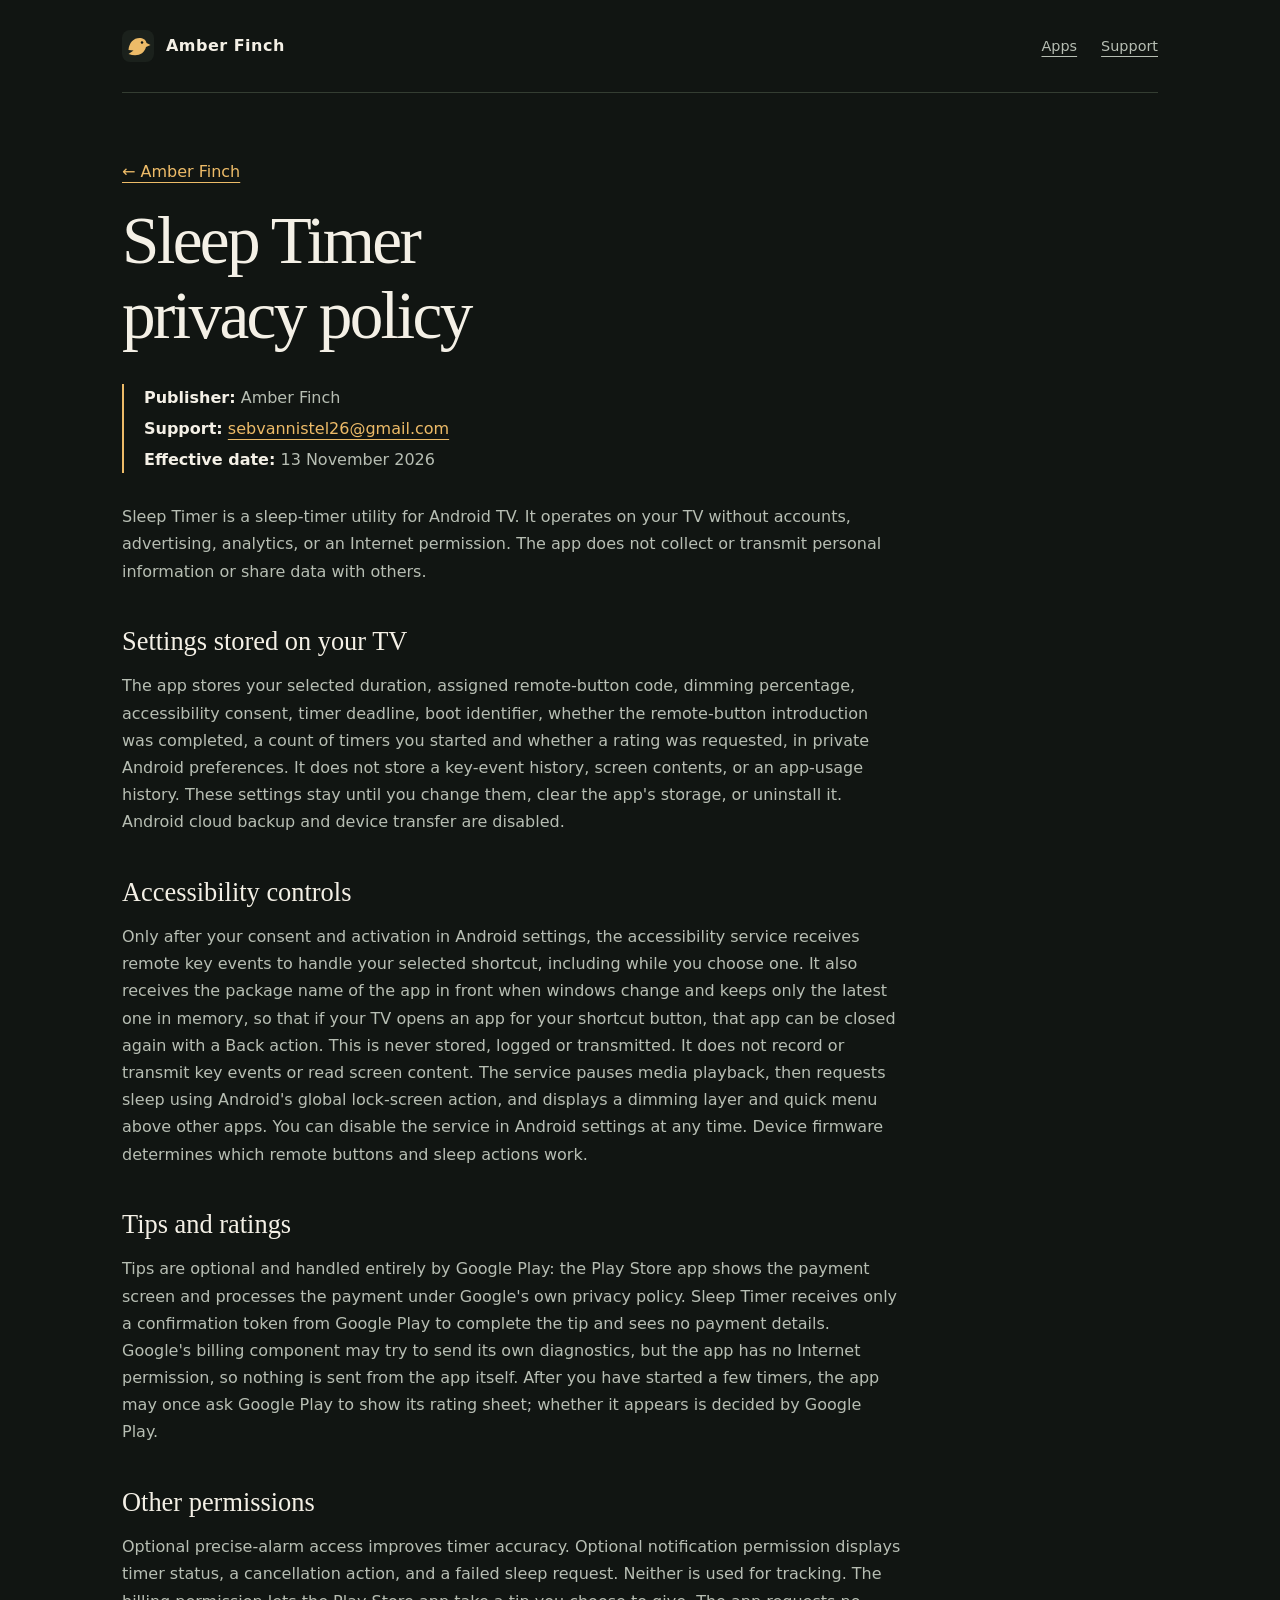
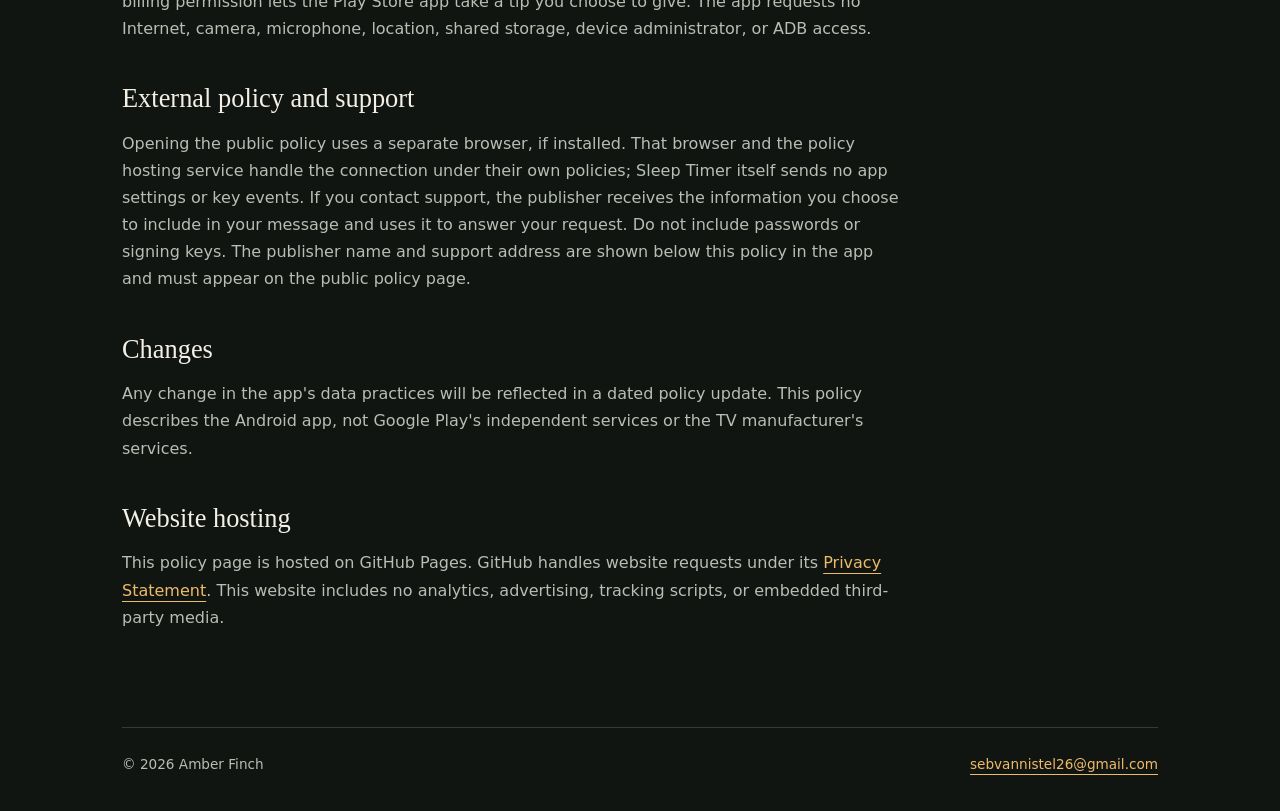
==== sleep-timer/privacy/index.html @ c3c268f9 "Create Amber Finch website and Sleep Timer privacy policy" ====
<!doctype html>
<html lang="en"><head><meta charset="utf-8"><meta name="viewport" content="width=device-width, initial-scale=1"><title>Sleep Timer privacy policy — Amber Finch</title><meta name="description" content="Privacy policy for Sleep Timer, the Android TV utility by Amber Finch."><meta name="theme-color" content="#111512"><link rel="icon" type="image/svg+xml" href="../../favicon.svg"><link rel="stylesheet" href="../../styles.css"></head>
<body><a class="skip" href="#main">Skip to content</a><div class="wrap"><header><a class="brand" href="../../index.html"><img src="../../favicon.svg" alt="" width="32" height="32">Amber Finch</a><nav aria-label="Main navigation"><a href="../../index.html#apps">Apps</a><a href="../../index.html#contact">Support</a></nav></header>
<main id="main" class="policy"><a href="../../index.html">← Amber Finch</a><h1>Sleep Timer<br>privacy policy</h1><div class="meta"><p><strong>Publisher:</strong> Amber Finch</p><p><strong>Support:</strong> <a href="mailto:sebvannistel26@gmail.com">sebvannistel26@gmail.com</a></p><p><strong>Effective date:</strong> 13 November 2026</p></div><p>Sleep Timer is a sleep-timer utility for Android TV. It operates on your TV without accounts, advertising, analytics, or an Internet permission. The app does not collect or transmit personal information or share data with others.</p><section><h2>Settings stored on your TV</h2><p>The app stores your selected duration, assigned remote-button code, dimming percentage, accessibility consent, timer deadline, boot identifier, whether the remote-button introduction was completed, a count of timers you started and whether a rating was requested, in private Android preferences. It does not store a key-event history, screen contents, or an app-usage history. These settings stay until you change them, clear the app&#x27;s storage, or uninstall it. Android cloud backup and device transfer are disabled.</p></section><section><h2>Accessibility controls</h2><p>Only after your consent and activation in Android settings, the accessibility service receives remote key events to handle your selected shortcut, including while you choose one. It also receives the package name of the app in front when windows change and keeps only the latest one in memory, so that if your TV opens an app for your shortcut button, that app can be closed again with a Back action. This is never stored, logged or transmitted. It does not record or transmit key events or read screen content. The service pauses media playback, then requests sleep using Android&#x27;s global lock-screen action, and displays a dimming layer and quick menu above other apps. You can disable the service in Android settings at any time. Device firmware determines which remote buttons and sleep actions work.</p></section><section><h2>Tips and ratings</h2><p>Tips are optional and handled entirely by Google Play: the Play Store app shows the payment screen and processes the payment under Google&#x27;s own privacy policy. Sleep Timer receives only a confirmation token from Google Play to complete the tip and sees no payment details. Google&#x27;s billing component may try to send its own diagnostics, but the app has no Internet permission, so nothing is sent from the app itself. After you have started a few timers, the app may once ask Google Play to show its rating sheet; whether it appears is decided by Google Play.</p></section><section><h2>Other permissions</h2><p>Optional precise-alarm access improves timer accuracy. Optional notification permission displays timer status, a cancellation action, and a failed sleep request. Neither is used for tracking. The billing permission lets the Play Store app take a tip you choose to give. The app requests no Internet, camera, microphone, location, shared storage, device administrator, or ADB access.</p></section><section><h2>External policy and support</h2><p>Opening the public policy uses a separate browser, if installed. That browser and the policy hosting service handle the connection under their own policies; Sleep Timer itself sends no app settings or key events. If you contact support, the publisher receives the information you choose to include in your message and uses it to answer your request. Do not include passwords or signing keys. The publisher name and support address are shown below this policy in the app and must appear on the public policy page.</p></section><section><h2>Changes</h2><p>Any change in the app&#x27;s data practices will be reflected in a dated policy update. This policy describes the Android app, not Google Play&#x27;s independent services or the TV manufacturer&#x27;s services.</p></section><section><h2>Website hosting</h2><p>This policy page is hosted on GitHub Pages. GitHub handles website requests under its <a href="https://docs.github.com/en/site-policy/privacy-policies/github-general-privacy-statement">Privacy Statement</a>. This website includes no analytics, advertising, tracking scripts, or embedded third-party media.</p></section></main>
<footer><span>© 2026 Amber Finch</span><a href="mailto:sebvannistel26@gmail.com">sebvannistel26@gmail.com</a></footer></div></body></html>
---- styles.css ----
*{box-sizing:border-box} :root{color-scheme:dark;--bg:#111512;--panel:#1b211c;--ink:#f4f0e6;--muted:#b7beb3;--amber:#edbb68;--line:#343d32}html{scroll-behavior:smooth}body{margin:0;background:var(--bg);color:var(--ink);font-family:system-ui,-apple-system,BlinkMacSystemFont,"Segoe UI",sans-serif;line-height:1.7}a{color:var(--amber);text-underline-offset:5px}a:hover{color:#ffdc9b}a:focus-visible{outline:2px solid var(--amber);outline-offset:6px}.wrap{max-width:1100px;margin:auto;padding:0 32px}.skip{position:absolute;top:-90px;padding:10px;background:var(--panel)}.skip:focus{top:10px}header{display:flex;align-items:center;justify-content:space-between;gap:24px;padding:30px 0;border-bottom:1px solid var(--line)}.brand{color:var(--ink);text-decoration:none;display:flex;align-items:center;gap:12px;font-weight:600;letter-spacing:.03em}.brand img{width:32px;height:32px}nav{display:flex;gap:24px;font-size:.9rem}nav a{color:var(--muted)}.hero{padding:100px 0 70px;max-width:770px}.eyebrow{font-size:.76rem;letter-spacing:.17em;text-transform:uppercase;color:var(--amber);font-weight:600}h1,h2,h3{font-family:Georgia,"Times New Roman",serif;font-weight:400;line-height:1.12}h1{font-size:clamp(3.3rem,8vw,6rem);letter-spacing:-.04em;margin:18px 0 25px}h2{font-size:2.4rem;margin:12px 0 22px}h3{font-size:1.7rem}.intro{max-width:530px;font-size:1.16rem;color:var(--muted)}.app{border:1px solid var(--line);border-radius:18px;padding:38px;background:var(--panel);display:grid;grid-template-columns:1fr 230px;gap:36px;align-items:center}.app p{max-width:580px;color:var(--muted)}.status{display:inline-block;color:var(--amber);font-size:.8rem;border:1px solid #665538;border-radius:99px;padding:3px 12px}.links{display:flex;flex-wrap:wrap;gap:24px;margin-top:26px}.moon{width:180px;height:180px;border-radius:50%;margin:auto;background:var(--amber);box-shadow:0 0 80px #edbb6810;position:relative;overflow:hidden}.moon:after{content:"";position:absolute;width:158px;height:158px;border-radius:50%;background:var(--panel);left:55px;top:-16px}.contact{padding:65px 0 75px}.contact p{color:var(--muted)}footer{border-top:1px solid var(--line);padding:25px 0 35px;display:flex;justify-content:space-between;gap:20px;color:var(--muted);font-size:.85rem}.policy{max-width:780px;padding:65px 0 80px}.policy h1{font-size:clamp(2.8rem,6vw,4.2rem)}.policy h2{font-size:1.65rem;margin:42px 0 14px}.policy p{color:var(--muted)}.policy .meta{border-left:2px solid var(--amber);padding-left:20px;margin:30px 0}.policy .meta p{margin:4px 0}.policy strong{color:var(--ink)}@media(max-width:640px){.wrap{padding:0 22px}header{padding:22px 0}nav{gap:16px}.hero{padding:65px 0 45px}.app{grid-template-columns:1fr;padding:26px;gap:20px}.moon{width:110px;height:110px;margin:10px 0;grid-row:1}.moon:after{width:100px;height:100px;left:35px;top:-12px}footer{flex-direction:column;gap:6px}.contact a{overflow-wrap:anywhere}}
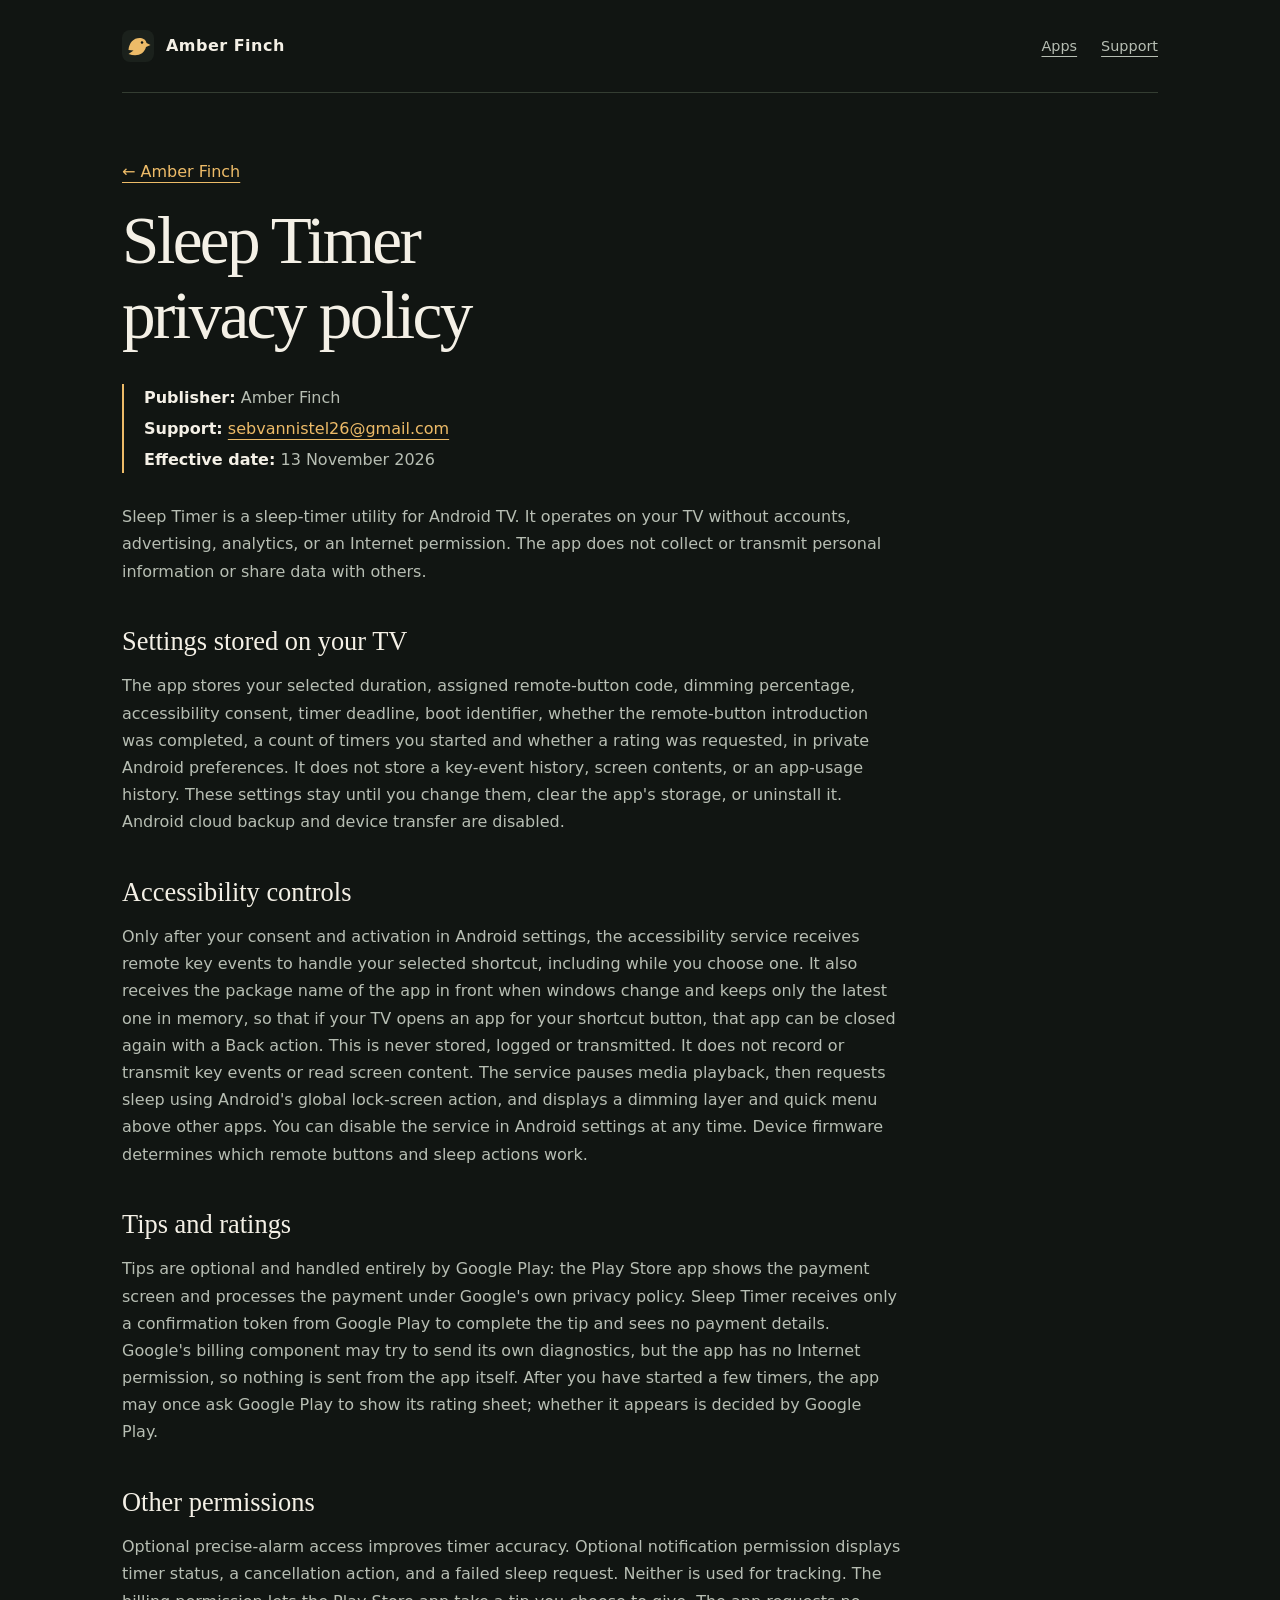
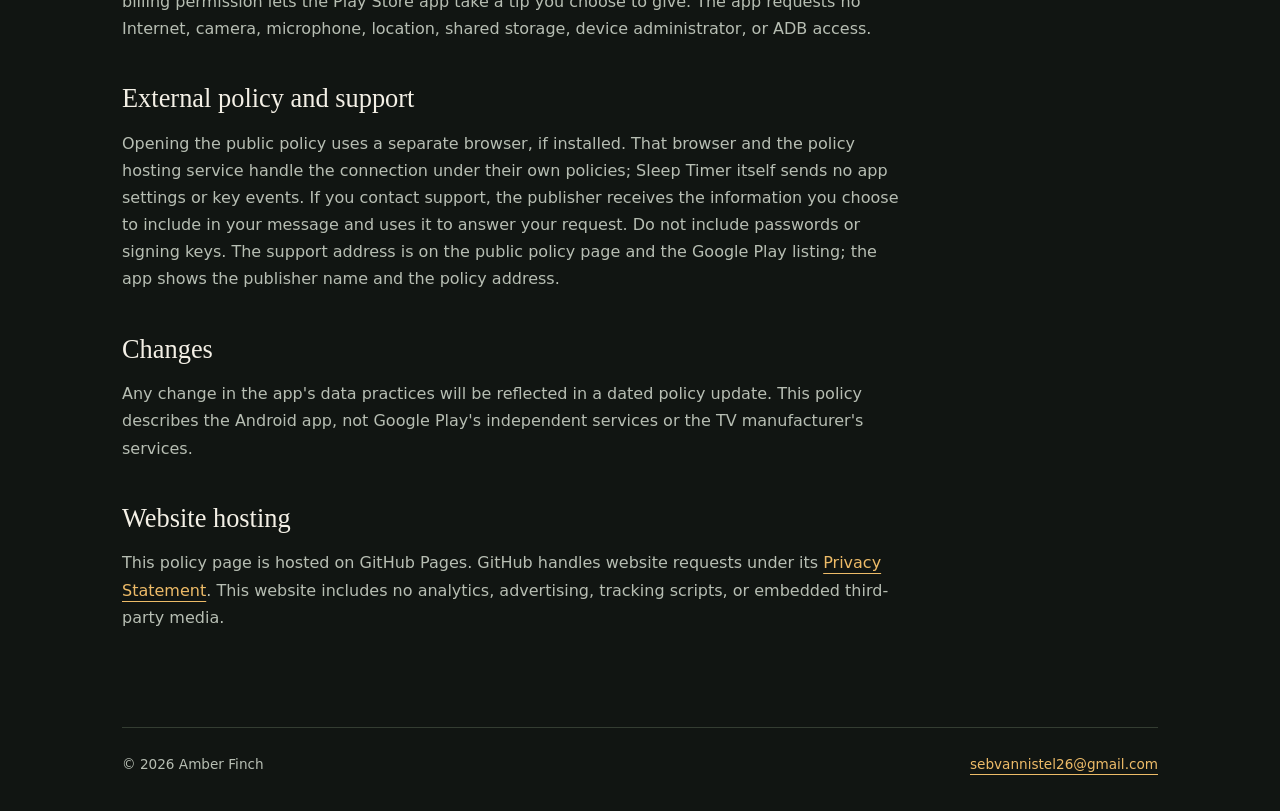
==== commit 65e8abff: "local changes" ====
--- a/sleep-timer/privacy/index.html
+++ b/sleep-timer/privacy/index.html
@@ -1,5 +1,5 @@
 <!doctype html>
 <html lang="en"><head><meta charset="utf-8"><meta name="viewport" content="width=device-width, initial-scale=1"><title>Sleep Timer privacy policy — Amber Finch</title><meta name="description" content="Privacy policy for Sleep Timer, the Android TV utility by Amber Finch."><meta name="theme-color" content="#111512"><link rel="icon" type="image/svg+xml" href="../../favicon.svg"><link rel="stylesheet" href="../../styles.css"></head>
 <body><a class="skip" href="#main">Skip to content</a><div class="wrap"><header><a class="brand" href="../../index.html"><img src="../../favicon.svg" alt="" width="32" height="32">Amber Finch</a><nav aria-label="Main navigation"><a href="../../index.html#apps">Apps</a><a href="../../index.html#contact">Support</a></nav></header>
-<main id="main" class="policy"><a href="../../index.html">← Amber Finch</a><h1>Sleep Timer<br>privacy policy</h1><div class="meta"><p><strong>Publisher:</strong> Amber Finch</p><p><strong>Support:</strong> <a href="mailto:sebvannistel26@gmail.com">sebvannistel26@gmail.com</a></p><p><strong>Effective date:</strong> 13 November 2026</p></div><p>Sleep Timer is a sleep-timer utility for Android TV. It operates on your TV without accounts, advertising, analytics, or an Internet permission. The app does not collect or transmit personal information or share data with others.</p><section><h2>Settings stored on your TV</h2><p>The app stores your selected duration, assigned remote-button code, dimming percentage, accessibility consent, timer deadline, boot identifier, whether the remote-button introduction was completed, a count of timers you started and whether a rating was requested, in private Android preferences. It does not store a key-event history, screen contents, or an app-usage history. These settings stay until you change them, clear the app&#x27;s storage, or uninstall it. Android cloud backup and device transfer are disabled.</p></section><section><h2>Accessibility controls</h2><p>Only after your consent and activation in Android settings, the accessibility service receives remote key events to handle your selected shortcut, including while you choose one. It also receives the package name of the app in front when windows change and keeps only the latest one in memory, so that if your TV opens an app for your shortcut button, that app can be closed again with a Back action. This is never stored, logged or transmitted. It does not record or transmit key events or read screen content. The service pauses media playback, then requests sleep using Android&#x27;s global lock-screen action, and displays a dimming layer and quick menu above other apps. You can disable the service in Android settings at any time. Device firmware determines which remote buttons and sleep actions work.</p></section><section><h2>Tips and ratings</h2><p>Tips are optional and handled entirely by Google Play: the Play Store app shows the payment screen and processes the payment under Google&#x27;s own privacy policy. Sleep Timer receives only a confirmation token from Google Play to complete the tip and sees no payment details. Google&#x27;s billing component may try to send its own diagnostics, but the app has no Internet permission, so nothing is sent from the app itself. After you have started a few timers, the app may once ask Google Play to show its rating sheet; whether it appears is decided by Google Play.</p></section><section><h2>Other permissions</h2><p>Optional precise-alarm access improves timer accuracy. Optional notification permission displays timer status, a cancellation action, and a failed sleep request. Neither is used for tracking. The billing permission lets the Play Store app take a tip you choose to give. The app requests no Internet, camera, microphone, location, shared storage, device administrator, or ADB access.</p></section><section><h2>External policy and support</h2><p>Opening the public policy uses a separate browser, if installed. That browser and the policy hosting service handle the connection under their own policies; Sleep Timer itself sends no app settings or key events. If you contact support, the publisher receives the information you choose to include in your message and uses it to answer your request. Do not include passwords or signing keys. The publisher name and support address are shown below this policy in the app and must appear on the public policy page.</p></section><section><h2>Changes</h2><p>Any change in the app&#x27;s data practices will be reflected in a dated policy update. This policy describes the Android app, not Google Play&#x27;s independent services or the TV manufacturer&#x27;s services.</p></section><section><h2>Website hosting</h2><p>This policy page is hosted on GitHub Pages. GitHub handles website requests under its <a href="https://docs.github.com/en/site-policy/privacy-policies/github-general-privacy-statement">Privacy Statement</a>. This website includes no analytics, advertising, tracking scripts, or embedded third-party media.</p></section></main>
+<main id="main" class="policy"><a href="../../index.html">← Amber Finch</a><h1>Sleep Timer<br>privacy policy</h1><div class="meta"><p><strong>Publisher:</strong> Amber Finch</p><p><strong>Support:</strong> <a href="mailto:sebvannistel26@gmail.com">sebvannistel26@gmail.com</a></p><p><strong>Effective date:</strong> 13 November 2026</p></div><p>Sleep Timer is a sleep-timer utility for Android TV. It operates on your TV without accounts, advertising, analytics, or an Internet permission. The app does not collect or transmit personal information or share data with others.</p><section><h2>Settings stored on your TV</h2><p>The app stores your selected duration, assigned remote-button code, dimming percentage, accessibility consent, timer deadline, boot identifier, whether the remote-button introduction was completed, a count of timers you started and whether a rating was requested, in private Android preferences. It does not store a key-event history, screen contents, or an app-usage history. These settings stay until you change them, clear the app&#x27;s storage, or uninstall it. Android cloud backup and device transfer are disabled.</p></section><section><h2>Accessibility controls</h2><p>Only after your consent and activation in Android settings, the accessibility service receives remote key events to handle your selected shortcut, including while you choose one. It also receives the package name of the app in front when windows change and keeps only the latest one in memory, so that if your TV opens an app for your shortcut button, that app can be closed again with a Back action. This is never stored, logged or transmitted. It does not record or transmit key events or read screen content. The service pauses media playback, then requests sleep using Android&#x27;s global lock-screen action, and displays a dimming layer and quick menu above other apps. You can disable the service in Android settings at any time. Device firmware determines which remote buttons and sleep actions work.</p></section><section><h2>Tips and ratings</h2><p>Tips are optional and handled entirely by Google Play: the Play Store app shows the payment screen and processes the payment under Google&#x27;s own privacy policy. Sleep Timer receives only a confirmation token from Google Play to complete the tip and sees no payment details. Google&#x27;s billing component may try to send its own diagnostics, but the app has no Internet permission, so nothing is sent from the app itself. After you have started a few timers, the app may once ask Google Play to show its rating sheet; whether it appears is decided by Google Play.</p></section><section><h2>Other permissions</h2><p>Optional precise-alarm access improves timer accuracy. Optional notification permission displays timer status, a cancellation action, and a failed sleep request. Neither is used for tracking. The billing permission lets the Play Store app take a tip you choose to give. The app requests no Internet, camera, microphone, location, shared storage, device administrator, or ADB access.</p></section><section><h2>External policy and support</h2><p>Opening the public policy uses a separate browser, if installed. That browser and the policy hosting service handle the connection under their own policies; Sleep Timer itself sends no app settings or key events. If you contact support, the publisher receives the information you choose to include in your message and uses it to answer your request. Do not include passwords or signing keys. The support address is on the public policy page and the Google Play listing; the app shows the publisher name and the policy address.</p></section><section><h2>Changes</h2><p>Any change in the app&#x27;s data practices will be reflected in a dated policy update. This policy describes the Android app, not Google Play&#x27;s independent services or the TV manufacturer&#x27;s services.</p></section><section><h2>Website hosting</h2><p>This policy page is hosted on GitHub Pages. GitHub handles website requests under its <a href="https://docs.github.com/en/site-policy/privacy-policies/github-general-privacy-statement">Privacy Statement</a>. This website includes no analytics, advertising, tracking scripts, or embedded third-party media.</p></section></main>
 <footer><span>© 2026 Amber Finch</span><a href="mailto:sebvannistel26@gmail.com">sebvannistel26@gmail.com</a></footer></div></body></html>
--- a/styles.css
+++ b/styles.css
@@ -1 +1 @@
-*{box-sizing:border-box} :root{color-scheme:dark;--bg:#111512;--panel:#1b211c;--ink:#f4f0e6;--muted:#b7beb3;--amber:#edbb68;--line:#343d32}html{scroll-behavior:smooth}body{margin:0;background:var(--bg);color:var(--ink);font-family:system-ui,-apple-system,BlinkMacSystemFont,"Segoe UI",sans-serif;line-height:1.7}a{color:var(--amber);text-underline-offset:5px}a:hover{color:#ffdc9b}a:focus-visible{outline:2px solid var(--amber);outline-offset:6px}.wrap{max-width:1100px;margin:auto;padding:0 32px}.skip{position:absolute;top:-90px;padding:10px;background:var(--panel)}.skip:focus{top:10px}header{display:flex;align-items:center;justify-content:space-between;gap:24px;padding:30px 0;border-bottom:1px solid var(--line)}.brand{color:var(--ink);text-decoration:none;display:flex;align-items:center;gap:12px;font-weight:600;letter-spacing:.03em}.brand img{width:32px;height:32px}nav{display:flex;gap:24px;font-size:.9rem}nav a{color:var(--muted)}.hero{padding:100px 0 70px;max-width:770px}.eyebrow{font-size:.76rem;letter-spacing:.17em;text-transform:uppercase;color:var(--amber);font-weight:600}h1,h2,h3{font-family:Georgia,"Times New Roman",serif;font-weight:400;line-height:1.12}h1{font-size:clamp(3.3rem,8vw,6rem);letter-spacing:-.04em;margin:18px 0 25px}h2{font-size:2.4rem;margin:12px 0 22px}h3{font-size:1.7rem}.intro{max-width:530px;font-size:1.16rem;color:var(--muted)}.app{border:1px solid var(--line);border-radius:18px;padding:38px;background:var(--panel);display:grid;grid-template-columns:1fr 230px;gap:36px;align-items:center}.app p{max-width:580px;color:var(--muted)}.status{display:inline-block;color:var(--amber);font-size:.8rem;border:1px solid #665538;border-radius:99px;padding:3px 12px}.links{display:flex;flex-wrap:wrap;gap:24px;margin-top:26px}.moon{width:180px;height:180px;border-radius:50%;margin:auto;background:var(--amber);box-shadow:0 0 80px #edbb6810;position:relative;overflow:hidden}.moon:after{content:"";position:absolute;width:158px;height:158px;border-radius:50%;background:var(--panel);left:55px;top:-16px}.contact{padding:65px 0 75px}.contact p{color:var(--muted)}footer{border-top:1px solid var(--line);padding:25px 0 35px;display:flex;justify-content:space-between;gap:20px;color:var(--muted);font-size:.85rem}.policy{max-width:780px;padding:65px 0 80px}.policy h1{font-size:clamp(2.8rem,6vw,4.2rem)}.policy h2{font-size:1.65rem;margin:42px 0 14px}.policy p{color:var(--muted)}.policy .meta{border-left:2px solid var(--amber);padding-left:20px;margin:30px 0}.policy .meta p{margin:4px 0}.policy strong{color:var(--ink)}@media(max-width:640px){.wrap{padding:0 22px}header{padding:22px 0}nav{gap:16px}.hero{padding:65px 0 45px}.app{grid-template-columns:1fr;padding:26px;gap:20px}.moon{width:110px;height:110px;margin:10px 0;grid-row:1}.moon:after{width:100px;height:100px;left:35px;top:-12px}footer{flex-direction:column;gap:6px}.contact a{overflow-wrap:anywhere}}+*{box-sizing:border-box} :root{color-scheme:dark;--bg:#111512;--panel:#1b211c;--ink:#f4f0e6;--muted:#b7beb3;--amber:#edbb68;--line:#343d32}html{scroll-behavior:smooth}body{margin:0;background:var(--bg);color:var(--ink);font-family:system-ui,-apple-system,BlinkMacSystemFont,"Segoe UI",sans-serif;line-height:1.7}a{color:var(--amber);text-underline-offset:5px}a:hover{color:#ffdc9b}a:focus-visible{outline:2px solid var(--amber);outline-offset:6px}.wrap{max-width:1100px;margin:auto;padding:0 32px}.skip{position:absolute;top:-90px;padding:10px;background:var(--panel)}.skip:focus{top:10px}header{display:flex;align-items:center;justify-content:space-between;gap:24px;padding:30px 0;border-bottom:1px solid var(--line)}.brand{color:var(--ink);text-decoration:none;display:flex;align-items:center;gap:12px;font-weight:600;letter-spacing:.03em}.brand img{width:32px;height:32px}nav{display:flex;gap:24px;font-size:.9rem}nav a{color:var(--muted)}.hero{padding:100px 0 70px;max-width:770px}.eyebrow{font-size:.76rem;letter-spacing:.17em;text-transform:uppercase;color:var(--amber);font-weight:600}h1,h2,h3{font-family:Georgia,"Times New Roman",serif;font-weight:400;line-height:1.12}h1{font-size:clamp(3.3rem,8vw,6rem);letter-spacing:-.04em;margin:18px 0 25px}h2{font-size:2.4rem;margin:12px 0 22px}h3{font-size:1.7rem}.intro{max-width:530px;font-size:1.16rem;color:var(--muted)}.app{border:1px solid var(--line);border-radius:18px;background:var(--panel);overflow:hidden}.app-banner{display:block;width:100%;height:auto;aspect-ratio:1024/500;object-fit:contain}.app-details{padding:32px 38px 38px;min-width:0}.app p{max-width:580px;color:var(--muted)}.status{display:inline-block;color:var(--amber);font-size:.8rem;border:1px solid #665538;border-radius:99px;padding:3px 12px}.links{display:flex;flex-wrap:wrap;gap:24px;margin-top:26px}.contact{padding:65px 0 75px}.contact p{color:var(--muted)}footer{border-top:1px solid var(--line);padding:25px 0 35px;display:flex;justify-content:space-between;gap:20px;color:var(--muted);font-size:.85rem}.policy{max-width:780px;padding:65px 0 80px}.policy h1{font-size:clamp(2.8rem,6vw,4.2rem)}.policy h2{font-size:1.65rem;margin:42px 0 14px}.policy p{color:var(--muted)}.policy .meta{border-left:2px solid var(--amber);padding-left:20px;margin:30px 0}.policy .meta p{margin:4px 0}.policy strong{color:var(--ink)}@media(max-width:640px){.wrap{padding:0 22px}header{padding:22px 0}nav{gap:16px}.hero{padding:65px 0 45px}.app-details{padding:24px}footer{flex-direction:column;gap:6px}.contact a{overflow-wrap:anywhere}}
